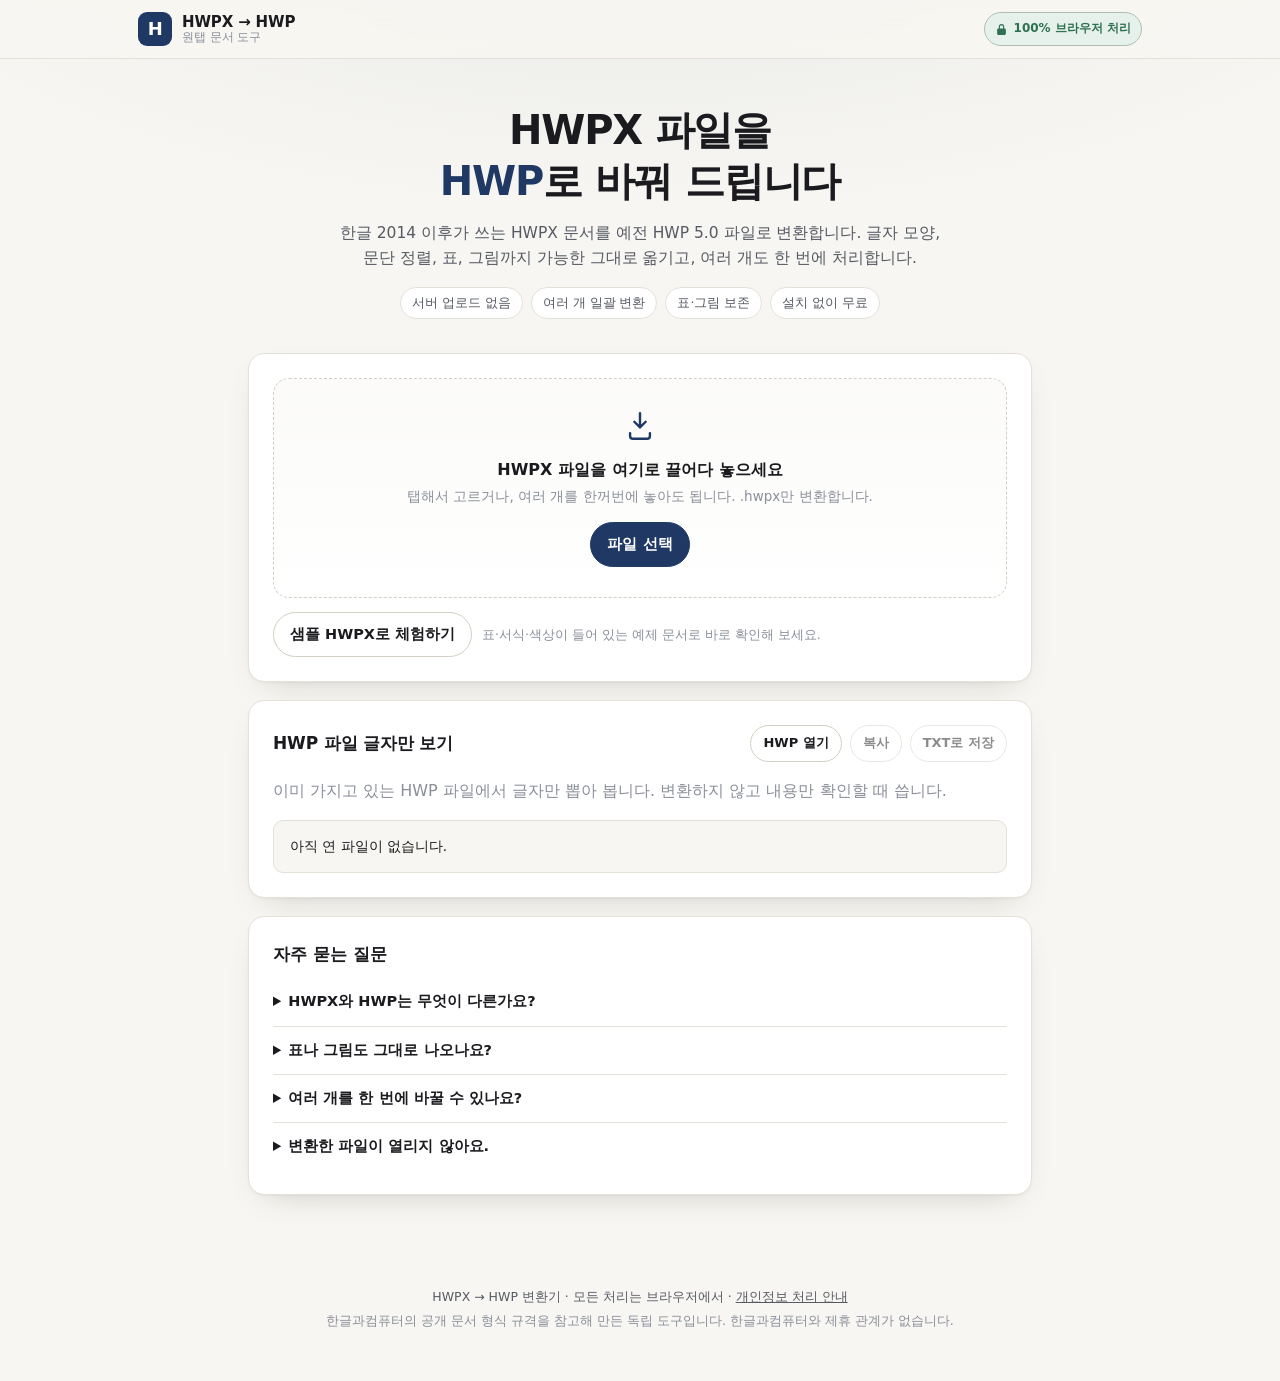
==== index.html @ 4e8339c8 "feat: HWPX → HWP 변환기 정적 배포 (index·privacy·assets·sample) 문단·글자 서식·표·그림을 살려 HWPX를 HWP 5.0으로 변환하는 브라우저" ====
<!DOCTYPE html>
<html lang="ko">
<head>
<meta charset="utf-8">
<meta name="viewport" content="width=device-width, initial-scale=1, viewport-fit=cover">
<title>HWPX → HWP 변환기 — 브라우저에서 바로, 서버 업로드 없이</title>
<meta name="description" content="HWPX(한글 2014 이후) 문서를 HWP 5.0 파일로 바꿉니다. 문단·글자 서식·표·그림을 살려 여러 개를 한 번에 변환하고 ZIP으로 내려받으세요. 파일은 브라우저 안에서만 처리되며 서버로 전송되지 않습니다.">
<meta name="robots" content="index, follow">
<meta name="color-scheme" content="light dark">
<meta name="theme-color" content="#f6f5f1">
<link rel="canonical" href="https://marcj81.github.io/onetap-hwpx-converter/">
<meta property="og:type" content="website">
<meta property="og:url" content="https://marcj81.github.io/onetap-hwpx-converter/">
<meta property="og:site_name" content="원탭 문서 도구">
<meta property="og:title" content="HWPX → HWP 변환기">
<meta property="og:description" content="HWPX를 HWP 5.0으로. 서식·표·그림을 살려 한 번에 변환하고 ZIP으로 받으세요. 100% 브라우저 처리.">
<meta property="og:locale" content="ko_KR">
<meta name="twitter:card" content="summary">
<link rel="icon" href="favicon.svg" type="image/svg+xml">
<link rel="stylesheet" href="assets/styles.css">
<script type="application/ld+json">
{
  "@context": "https://schema.org",
  "@type": "WebApplication",
  "name": "HWPX → HWP 변환기",
  "applicationCategory": "BusinessApplication",
  "operatingSystem": "Any browser",
  "browserRequirements": "JavaScript 필요, 최신 Chrome·Safari·Edge",
  "description": "HWPX(OWPML) 문서를 HWP 5.0 바이너리로 변환합니다. 서식·표·그림을 유지하고 여러 파일을 한 번에 처리하며, 모든 처리는 브라우저 안에서 이뤄집니다.",
  "offers": { "@type": "Offer", "price": "0", "priceCurrency": "KRW" },
  "featureList": [
    "HWPX → HWP 5.0 변환",
    "여러 파일 일괄 변환과 ZIP 다운로드",
    "문단·글자 모양·표·그림 보존",
    "변환 전 문서 진단과 텍스트 미리보기",
    "서버 업로드 없는 로컬 처리"
  ]
}
</script>
</head>
<body>
<a class="skip" href="#main">본문으로 건너뛰기</a>

<header class="topbar">
  <div class="topbar__inner">
    <a class="brand" href="./" aria-label="HWPX to HWP 변환기 홈">
      <span class="brand__mark" aria-hidden="true">H</span>
      <span class="brand__text">
        <strong>HWPX → HWP</strong>
        <small>원탭 문서 도구</small>
      </span>
    </a>
    <span class="badge badge--local" title="파일이 서버로 전송되지 않습니다">
      <svg viewBox="0 0 24 24" aria-hidden="true"><path d="M12 2a5 5 0 0 0-5 5v3H6a2 2 0 0 0-2 2v8a2 2 0 0 0 2 2h12a2 2 0 0 0 2-2v-8a2 2 0 0 0-2-2h-1V7a5 5 0 0 0-5-5Zm-3 8V7a3 3 0 1 1 6 0v3H9Z"/></svg>
      100% 브라우저 처리
    </span>
  </div>
</header>

<main id="main">
  <section class="hero">
    <h1>HWPX 파일을<br><em>HWP</em>로 바꿔 드립니다</h1>
    <p class="lede">한글 2014 이후가 쓰는 HWPX 문서를 예전 HWP 5.0 파일로 변환합니다. 글자 모양, 문단 정렬, 표, 그림까지 가능한 그대로 옮기고, 여러 개도 한 번에 처리합니다.</p>
    <ul class="pills" aria-label="주요 특징">
      <li>서버 업로드 없음</li>
      <li>여러 개 일괄 변환</li>
      <li>표·그림 보존</li>
      <li>설치 없이 무료</li>
    </ul>
  </section>

  <section class="panel" aria-labelledby="drop-title">
    <div class="dropzone" id="dropzone" tabindex="0" role="button" aria-describedby="drop-help">
      <svg class="dropzone__icon" viewBox="0 0 24 24" aria-hidden="true"><path d="M12 3v10m0 0 4-4m-4 4-4-4M5 17v2a2 2 0 0 0 2 2h10a2 2 0 0 0 2-2v-2"/></svg>
      <p id="drop-title" class="dropzone__title">HWPX 파일을 여기로 끌어다 놓으세요</p>
      <p id="drop-help" class="dropzone__help">탭해서 고르거나, 여러 개를 한꺼번에 놓아도 됩니다. .hwpx만 변환합니다.</p>
      <span class="btn btn--primary" id="pick-btn">파일 선택</span>
      <input type="file" id="file-input" accept=".hwpx,application/hwp+zip,application/zip" multiple hidden>
    </div>
    <div class="sample-row">
      <button class="btn btn--ghost" id="sample-btn" type="button">샘플 HWPX로 체험하기</button>
      <span class="muted" id="sample-note">표·서식·색상이 들어 있는 예제 문서로 바로 확인해 보세요.</span>
    </div>
  </section>

  <section class="panel panel--queue" id="queue-panel" hidden aria-labelledby="queue-title">
    <div class="panel__head">
      <h2 id="queue-title">변환 목록 <span class="count" id="queue-count">0</span></h2>
      <div class="panel__actions">
        <button class="btn btn--primary" id="convert-btn" type="button">변환하기</button>
        <button class="btn btn--ghost" id="clear-btn" type="button">비우기</button>
      </div>
    </div>
    <ul class="file-list" id="file-list" aria-live="polite"></ul>
    <div class="panel__foot" id="queue-foot" hidden>
      <button class="btn btn--dark" id="zip-btn" type="button">모두 ZIP으로 내려받기</button>
      <span class="muted" id="zip-note"></span>
    </div>
  </section>

  <section class="panel" id="result-panel" hidden aria-labelledby="result-title">
    <div class="panel__head">
      <h2 id="result-title">변환 결과</h2>
      <button class="btn btn--ghost" id="reset-btn" type="button">새 파일 변환</button>
    </div>
    <ul class="result-list" id="result-list"></ul>
  </section>

  <section class="panel tabs-panel" id="inspect-panel" hidden aria-labelledby="inspect-title">
    <div class="panel__head">
      <h2 id="inspect-title">변환한 문서 엿보기</h2>
      <div class="file-switch" id="file-switch" role="tablist" aria-label="문서 선택"></div>
    </div>
    <div class="tabs" role="tablist" aria-label="미리보기 종류">
      <button class="tab is-active" role="tab" aria-selected="true" data-tab="text" id="tab-text">본문 미리보기</button>
      <button class="tab" role="tab" aria-selected="false" data-tab="report" id="tab-report">문서 진단</button>
      <button class="tab" role="tab" aria-selected="false" data-tab="limits" id="tab-limits">한계와 주의</button>
    </div>
    <div class="tab-panels">
      <div class="tab-panel is-active" id="panel-text" role="tabpanel" aria-labelledby="tab-text">
        <div id="preview-body" class="preview"></div>
      </div>
      <div class="tab-panel" id="panel-report" role="tabpanel" aria-labelledby="tab-report">
        <div id="report-body" class="report"></div>
      </div>
      <div class="tab-panel" id="panel-limits" role="tabpanel" aria-labelledby="tab-limits">
        <div class="limits">
          <h3>이렇게 옮깁니다</h3>
          <ul>
            <li>문단·글자 모양(굵기, 기울임, 밑줄, 취소선, 색, 크기, 자간, 장평), 문단 정렬·들여쓰기·줄 간격을 옮깁니다.</li>
            <li>표는 셀 병합(가로·세로), 셀 배경·테두리, 셀 안의 문단까지 옮깁니다.</li>
            <li>그림은 문서 안에 품어서 옮깁니다. 원본 그림은 압축해 넣고, 화면에는 글 위아래로 흐르는 개체로 배치합니다.</li>
            <li>각주·미주, 머리말·꼬리말의 글은 옮깁니다.</li>
          </ul>
          <h3>그대로 옮기지 못하는 것</h3>
          <ul>
            <li><strong>차트, 수식, OLE 개체, 글맵시, 3D 도형</strong>은 내용을 옮기지 못합니다. 자리만 비고 문서는 정상적으로 열립니다.</li>
            <li><strong>누름틀·필드</strong>는 값만 일반 글자로 남습니다. 필드 기능은 사라집니다.</li>
            <li><strong>각주 번호</strong>는 뷰어에 따라 접두 기호가 한 번 더 붙어 <code>)1)</code>처럼 보일 수 있습니다. 한글에서 열면 다시 계산됩니다.</li>
            <li><strong>암호가 걸린 HWPX</strong>는 지원하지 않습니다. 한글에서 암호를 해제한 뒤 변환하세요.</li>
            <li>쪽 나눔 위치와 줄 배치는 한글이 다시 계산합니다. 원본과 1픽셀 단위로 같지는 않습니다.</li>
          </ul>
          <h3>파일은 어디로 갈까요?</h3>
          <p>어디에도 가지 않습니다. 변환은 이 브라우저 탭 안에서 이뤄지고, 인터넷을 끊어도 동작합니다. 내려받은 .hwp 파일은 브라우저의 다운로드 폴더에만 남습니다.</p>
        </div>
      </div>
    </div>
  </section>

  <section class="panel" id="viewer-panel" aria-labelledby="viewer-title">
    <div class="panel__head">
      <h2 id="viewer-title">HWP 파일 글자만 보기</h2>
      <div class="panel__actions">
        <label class="btn btn--ghost btn--sm" for="hwp-input">HWP 열기</label>
        <input type="file" id="hwp-input" accept=".hwp" hidden>
        <button class="btn btn--ghost btn--sm" id="copy-hwp" type="button" disabled>복사</button>
        <button class="btn btn--sm" id="save-hwp" type="button" disabled>TXT로 저장</button>
      </div>
    </div>
    <p class="muted" id="viewer-hint">이미 가지고 있는 HWP 파일에서 글자만 뽑아 봅니다. 변환하지 않고 내용만 확인할 때 씁니다.</p>
    <pre class="viewer-text" id="hwp-text" aria-live="polite">아직 연 파일이 없습니다.</pre>
  </section>

  <section class="panel help">
    <h2>자주 묻는 질문</h2>
    <details>
      <summary>HWPX와 HWP는 무엇이 다른가요?</summary>
      <p>HWPX는 한글 2014부터 쓰는 개방형 문서 형식(OWPML)으로, ZIP 안에 XML로 내용을 담습니다. HWP는 그 이전부터 쓰던 바이너리 형식(HWP 5.0)입니다. 관공서·은행·오래된 편집 도구는 아직 HWP만 받는 곳이 있어 변환이 필요합니다.</p>
    </details>
    <details>
      <summary>표나 그림도 그대로 나오나요?</summary>
      <p>표는 셀 병합과 테두리·배경까지, 그림은 파일 안에 품어서 옮깁니다. 다만 차트·수식·OLE·글맵시처럼 HWP 5.0에 대응 형식이 없는 개체는 옮기지 못하고 자리만 남습니다.</p>
    </details>
    <details>
      <summary>여러 개를 한 번에 바꿀 수 있나요?</summary>
      <p>됩니다. 파일을 여러 개 놓고 <strong>변환하기</strong>를 누른 뒤 <strong>모두 ZIP으로 내려받기</strong>를 누르면 한 번에 받습니다. 개별 파일은 목록에서 따로 내려받을 수도 있습니다.</p>
    </details>
    <details>
      <summary>변환한 파일이 열리지 않아요.</summary>
      <p>암호가 걸린 문서이거나, HWPX가 아닌 파일을 확장자만 바꾼 경우입니다. 원본을 한글에서 열어 다른 이름으로 저장한 뒤 다시 시도해 보세요. 그래도 문제가 있으면 문서 진단 탭의 안내를 확인해 주세요.</p>
    </details>
  </section>
</main>

<footer class="foot">
  <p>HWPX → HWP 변환기 · 모든 처리는 브라우저에서 · <a href="privacy.html">개인정보 처리 안내</a></p>
  <p class="muted">한글과컴퓨터의 공개 문서 형식 규격을 참고해 만든 독립 도구입니다. 한글과컴퓨터와 제휴 관계가 없습니다.</p>
</footer>

<div class="toast" id="toast" role="status" aria-live="polite" hidden></div>

<script type="module" src="assets/app.js"></script>
</body>
</html>
---- assets/styles.css ----
/* HWPX → HWP 변환기 — 원탭 문서 도구 계열 스타일 */
:root {
  --paper: #f7f6f2;
  --card: #ffffff;
  --ink: #1b1b1f;
  --ink-soft: #565a63;
  --ink-faint: #8a8f99;
  --line: #e4e1d8;
  --line-strong: #d3cfc2;
  --navy: #1f3864;
  --navy-deep: #16294b;
  --accent: #2f6f52;
  --accent-soft: #e7f1ec;
  --warn: #8a5a12;
  --warn-soft: #fdf3e0;
  --danger: #9a2b2b;
  --danger-soft: #fbeaea;
  --radius: 16px;
  --radius-sm: 10px;
  --shadow: 0 1px 2px rgba(24, 22, 16, 0.04), 0 12px 32px -18px rgba(24, 22, 16, 0.25);
  --font: "Pretendard", "Apple SD Gothic Neo", "Noto Sans KR", "Malgun Gothic", system-ui, -apple-system,
    "Segoe UI", sans-serif;
  --mono: "SFMono-Regular", "Consolas", "Menlo", monospace;
}

@media (prefers-color-scheme: dark) {
  :root {
    --paper: #14151a;
    --card: #1c1e24;
    --ink: #f2f1ec;
    --ink-soft: #b9bcc4;
    --ink-faint: #8b909a;
    --line: #2b2e36;
    --line-strong: #3a3e48;
    --navy: #9db8e8;
    --navy-deep: #c7d7f5;
    --accent: #7fc7a4;
    --accent-soft: #1f2f28;
    --warn: #f0bf72;
    --warn-soft: #2d2617;
    --danger: #f09393;
    --danger-soft: #2f1d1d;
    --shadow: 0 1px 2px rgba(0, 0, 0, 0.4), 0 18px 40px -24px rgba(0, 0, 0, 0.7);
  }
}

* { box-sizing: border-box; }

[hidden] { display: none !important; }

html { -webkit-text-size-adjust: 100%; }

body {
  margin: 0;
  font-family: var(--font);
  background:
    radial-gradient(1200px 500px at 50% -10%, rgba(31, 56, 100, 0.08), transparent 70%),
    var(--paper);
  color: var(--ink);
  line-height: 1.6;
  font-size: 16px;
  word-break: keep-all;
}

a { color: var(--navy); }

.skip {
  position: absolute;
  left: -9999px;
}
.skip:focus {
  left: 12px;
  top: 12px;
  background: var(--card);
  padding: 8px 12px;
  border-radius: 8px;
  z-index: 50;
}

.topbar {
  position: sticky;
  top: 0;
  z-index: 20;
  backdrop-filter: blur(10px);
  background: color-mix(in srgb, var(--paper) 88%, transparent);
  border-bottom: 1px solid var(--line);
}
.topbar__inner {
  max-width: 1040px;
  margin: 0 auto;
  padding: 12px 18px;
  display: flex;
  align-items: center;
  justify-content: space-between;
  gap: 12px;
}
.brand {
  display: flex;
  align-items: center;
  gap: 10px;
  text-decoration: none;
  color: inherit;
}
.brand__mark {
  width: 34px;
  height: 34px;
  border-radius: 9px;
  background: var(--navy);
  color: #fff;
  display: grid;
  place-items: center;
  font-weight: 800;
  font-size: 18px;
  letter-spacing: -0.02em;
}
@media (prefers-color-scheme: dark) {
  .brand__mark { background: #2f4c7d; }
}
.brand__text { display: flex; flex-direction: column; line-height: 1.2; }
.brand__text strong { font-size: 15px; letter-spacing: -0.01em; }
.brand__text small { color: var(--ink-faint); font-size: 11.5px; }

.badge {
  display: inline-flex;
  align-items: center;
  gap: 6px;
  font-size: 12px;
  font-weight: 600;
  padding: 6px 10px;
  border-radius: 999px;
  border: 1px solid var(--line);
  color: var(--ink-soft);
  background: var(--card);
  white-space: nowrap;
}
.badge svg { width: 13px; height: 13px; fill: currentColor; }
.badge--local { color: var(--accent); border-color: color-mix(in srgb, var(--accent) 30%, var(--line)); background: var(--accent-soft); }

main {
  max-width: 820px;
  margin: 0 auto;
  padding: 28px 18px 60px;
}

.hero { text-align: center; padding: 18px 0 8px; }
.hero h1 {
  font-size: clamp(28px, 7vw, 40px);
  line-height: 1.28;
  letter-spacing: -0.03em;
  margin: 0 0 14px;
  font-weight: 800;
}
.hero h1 em { font-style: normal; color: var(--navy); }
.lede {
  color: var(--ink-soft);
  font-size: 15.5px;
  max-width: 620px;
  margin: 0 auto 16px;
}
.pills {
  list-style: none;
  padding: 0;
  margin: 0 0 8px;
  display: flex;
  flex-wrap: wrap;
  justify-content: center;
  gap: 8px;
}
.pills li {
  font-size: 12.5px;
  color: var(--ink-soft);
  background: var(--card);
  border: 1px solid var(--line);
  border-radius: 999px;
  padding: 5px 11px;
}

.panel {
  background: var(--card);
  border: 1px solid var(--line);
  border-radius: var(--radius);
  box-shadow: var(--shadow);
  padding: 18px;
  margin: 18px 0;
}
@media (min-width: 720px) {
  .panel { padding: 24px; }
}

.panel__head {
  display: flex;
  align-items: center;
  justify-content: space-between;
  gap: 12px;
  flex-wrap: wrap;
  margin-bottom: 12px;
}
.panel__head h2 { font-size: 17px; margin: 0; letter-spacing: -0.01em; }
.panel__actions { display: flex; gap: 8px; }
.count {
  display: inline-block;
  min-width: 22px;
  padding: 1px 7px;
  border-radius: 999px;
  background: var(--paper);
  border: 1px solid var(--line);
  color: var(--ink-soft);
  font-size: 12px;
  text-align: center;
  vertical-align: 2px;
}

.dropzone {
  border: 1.5px dashed var(--line-strong);
  border-radius: var(--radius);
  padding: 30px 18px;
  text-align: center;
  cursor: pointer;
  transition: border-color 0.15s ease, background 0.15s ease, transform 0.15s ease;
  background: linear-gradient(180deg, color-mix(in srgb, var(--paper) 50%, var(--card)), var(--card));
}
.dropzone:hover { border-color: var(--navy); }
.dropzone:focus-visible { outline: 2px solid var(--navy); outline-offset: 2px; }
.dropzone.is-dragging {
  border-color: var(--navy);
  background: color-mix(in srgb, var(--navy) 6%, var(--card));
}
.dropzone__icon {
  width: 34px;
  height: 34px;
  fill: none;
  stroke: var(--navy);
  stroke-width: 1.7;
  stroke-linecap: round;
  stroke-linejoin: round;
  margin-bottom: 6px;
}
.dropzone__title { font-weight: 700; margin: 0 0 4px; font-size: 16px; }
.dropzone__help { color: var(--ink-faint); font-size: 13.5px; margin: 0 0 14px; }

.btn {
  display: inline-flex;
  align-items: center;
  justify-content: center;
  gap: 6px;
  border: 1px solid var(--line-strong);
  background: var(--card);
  color: var(--ink);
  font: inherit;
  font-weight: 600;
  font-size: 14.5px;
  padding: 10px 16px;
  border-radius: 999px;
  cursor: pointer;
  text-decoration: none;
  transition: transform 0.08s ease, background 0.15s ease, border-color 0.15s ease;
  min-height: 42px;
}
.btn:hover { border-color: var(--navy); }
.btn:active { transform: translateY(1px); }
.btn:disabled { opacity: 0.5; cursor: not-allowed; transform: none; }
.btn--primary { background: var(--navy); border-color: var(--navy); color: #fff; }
.btn--primary:hover { background: var(--navy-deep); border-color: var(--navy-deep); }
.btn--dark { background: var(--ink); border-color: var(--ink); color: var(--paper); }
.btn--ghost { background: transparent; }
.btn--sm { padding: 7px 12px; font-size: 13px; min-height: 34px; }

.sample-row {
  display: flex;
  align-items: center;
  gap: 10px;
  flex-wrap: wrap;
  margin-top: 14px;
}
.sample-row .muted { font-size: 12.5px; }

.muted { color: var(--ink-faint); }

.alert {
  margin: 14px 0 0;
  padding: 10px 12px;
  border-radius: var(--radius-sm);
  font-size: 13.5px;
  border: 1px solid transparent;
}
.alert--warn { background: var(--warn-soft); color: var(--warn); border-color: color-mix(in srgb, var(--warn) 25%, transparent); }
.alert--danger { background: var(--danger-soft); color: var(--danger); border-color: color-mix(in srgb, var(--danger) 25%, transparent); }

.file-list, .result-list { list-style: none; margin: 0; padding: 0; display: grid; gap: 8px; }

.file-row {
  display: grid;
  grid-template-columns: 1fr auto;
  gap: 8px 12px;
  align-items: center;
  padding: 12px;
  border: 1px solid var(--line);
  border-radius: var(--radius-sm);
  background: var(--paper);
}
.file-row__name {
  font-weight: 600;
  font-size: 14px;
  overflow: hidden;
  text-overflow: ellipsis;
  white-space: nowrap;
}
.file-row__meta { font-size: 12.5px; color: var(--ink-faint); display: flex; gap: 8px; flex-wrap: wrap; }
.file-row__actions { display: flex; gap: 6px; align-items: center; }
.file-row__bar {
  grid-column: 1 / -1;
  height: 3px;
  border-radius: 999px;
  background: var(--line);
  overflow: hidden;
}
.file-row__bar span {
  display: block;
  height: 100%;
  width: 0;
  background: var(--navy);
  transition: width 0.25s ease;
}
.file-row__bar.is-done span { background: var(--accent); }
.file-row__bar.is-error span { background: var(--danger); width: 100% !important; }

.status {
  font-size: 11.5px;
  font-weight: 700;
  padding: 2px 8px;
  border-radius: 999px;
  border: 1px solid var(--line);
  color: var(--ink-soft);
  background: var(--card);
}
.status--ready { color: var(--navy); border-color: color-mix(in srgb, var(--navy) 30%, var(--line)); }
.status--working { color: var(--warn); border-color: color-mix(in srgb, var(--warn) 30%, var(--line)); background: var(--warn-soft); }
.status--done { color: var(--accent); border-color: color-mix(in srgb, var(--accent) 30%, var(--line)); background: var(--accent-soft); }
.status--error { color: var(--danger); border-color: color-mix(in srgb, var(--danger) 30%, var(--line)); background: var(--danger-soft); }

.panel__foot {
  margin-top: 14px;
  display: flex;
  align-items: center;
  gap: 12px;
  flex-wrap: wrap;
}

.result-row {
  display: grid;
  grid-template-columns: 1fr auto;
  gap: 6px 12px;
  align-items: center;
  padding: 14px;
  border: 1px solid var(--line);
  border-radius: var(--radius-sm);
  background: var(--paper);
}
.result-row__title { font-weight: 700; font-size: 14.5px; overflow-wrap: anywhere; }
.result-row__summary { font-size: 12.5px; color: var(--ink-faint); }

.tabs-panel .file-switch { display: flex; gap: 6px; flex-wrap: wrap; }
.chip {
  border: 1px solid var(--line);
  background: var(--card);
  color: var(--ink-soft);
  border-radius: 999px;
  padding: 5px 11px;
  font: inherit;
  font-size: 12.5px;
  cursor: pointer;
  max-width: 220px;
  overflow: hidden;
  text-overflow: ellipsis;
  white-space: nowrap;
}
.chip.is-active { border-color: var(--navy); color: var(--navy); background: color-mix(in srgb, var(--navy) 7%, var(--card)); font-weight: 700; }

.tabs { display: flex; gap: 4px; border-bottom: 1px solid var(--line); margin: 4px 0 14px; overflow-x: auto; }
.tab {
  border: 0;
  background: none;
  font: inherit;
  font-size: 14px;
  color: var(--ink-faint);
  padding: 9px 12px;
  cursor: pointer;
  border-bottom: 2px solid transparent;
  white-space: nowrap;
}
.tab.is-active { color: var(--ink); border-bottom-color: var(--navy); font-weight: 700; }

.tab-panel { display: none; }
.tab-panel.is-active { display: block; }

.preview {
  border: 1px solid var(--line);
  border-radius: var(--radius-sm);
  padding: 18px;
  background:
    linear-gradient(180deg, color-mix(in srgb, var(--paper) 40%, var(--card)), var(--card));
  font-size: 14px;
  max-height: 480px;
  overflow: auto;
}
.preview p { margin: 0 0 10px; white-space: pre-wrap; }
.preview .table-grid { border-collapse: collapse; margin: 6px 0 14px; font-size: 12.5px; width: 100%; }
.preview .table-grid th, .preview .table-grid td {
  border: 1px solid var(--line-strong);
  padding: 5px 7px;
  text-align: left;
  vertical-align: top;
  background: var(--card);
}
.preview .empty { color: var(--ink-faint); }

.report { display: grid; gap: 14px; }
.stat-grid {
  display: grid;
  grid-template-columns: repeat(auto-fit, minmax(104px, 1fr));
  gap: 8px;
}
.stat {
  border: 1px solid var(--line);
  border-radius: var(--radius-sm);
  padding: 10px 12px;
  background: var(--paper);
}
.stat dt { font-size: 11.5px; color: var(--ink-faint); margin: 0; }
.stat dd { margin: 2px 0 0; font-size: 19px; font-weight: 800; letter-spacing: -0.02em; font-variant-numeric: tabular-nums; }
.note-list { margin: 0; padding-left: 18px; font-size: 13.5px; color: var(--ink-soft); }
.note-list li { margin: 4px 0; }

.limits h3 { font-size: 15px; margin: 18px 0 6px; }
.limits h3:first-child { margin-top: 0; }
.limits ul { margin: 0; padding-left: 18px; font-size: 14px; color: var(--ink-soft); }
.limits li { margin: 5px 0; }
.limits strong { color: var(--ink); }

.viewer-text {
  margin: 0;
  padding: 14px 16px;
  border: 1px solid var(--line);
  border-radius: var(--radius-sm);
  background: var(--paper);
  font-family: var(--font);
  font-size: 13.5px;
  line-height: 1.75;
  white-space: pre-wrap;
  overflow-wrap: anywhere;
  max-height: 340px;
  overflow: auto;
}

.help h2 { font-size: 17px; margin: 0 0 10px; }
.help details { border-top: 1px solid var(--line); padding: 12px 0; }
.help details:first-of-type { border-top: 0; }
.help summary { cursor: pointer; font-weight: 700; font-size: 14.5px; }
.help details p { margin: 8px 0 0; color: var(--ink-soft); font-size: 14px; }

.foot {
  max-width: 820px;
  margin: 0 auto;
  padding: 10px 18px 46px;
  font-size: 12.5px;
  color: var(--ink-soft);
  text-align: center;
}
.foot a { color: inherit; }
.foot p { margin: 4px 0; }

.toast {
  position: fixed;
  left: 50%;
  bottom: calc(18px + env(safe-area-inset-bottom, 0px));
  transform: translateX(-50%);
  background: var(--ink);
  color: var(--paper);
  padding: 10px 16px;
  border-radius: 999px;
  font-size: 13.5px;
  box-shadow: var(--shadow);
  z-index: 60;
  max-width: calc(100vw - 36px);
}

.sr-only {
  position: absolute;
  width: 1px;
  height: 1px;
  padding: 0;
  margin: -1px;
  overflow: hidden;
  clip: rect(0, 0, 0, 0);
  white-space: nowrap;
  border: 0;
}

@media (max-width: 520px) {
  main { padding: 18px 14px 48px; }
  .panel { padding: 16px; border-radius: 14px; }
  .dropzone { padding: 24px 14px; }
  .file-row { grid-template-columns: 1fr; }
  .file-row__actions { justify-content: flex-start; }
  .panel__head { align-items: flex-start; }
}

@media (prefers-reduced-motion: reduce) {
  * { animation: none !important; transition: none !important; }
}
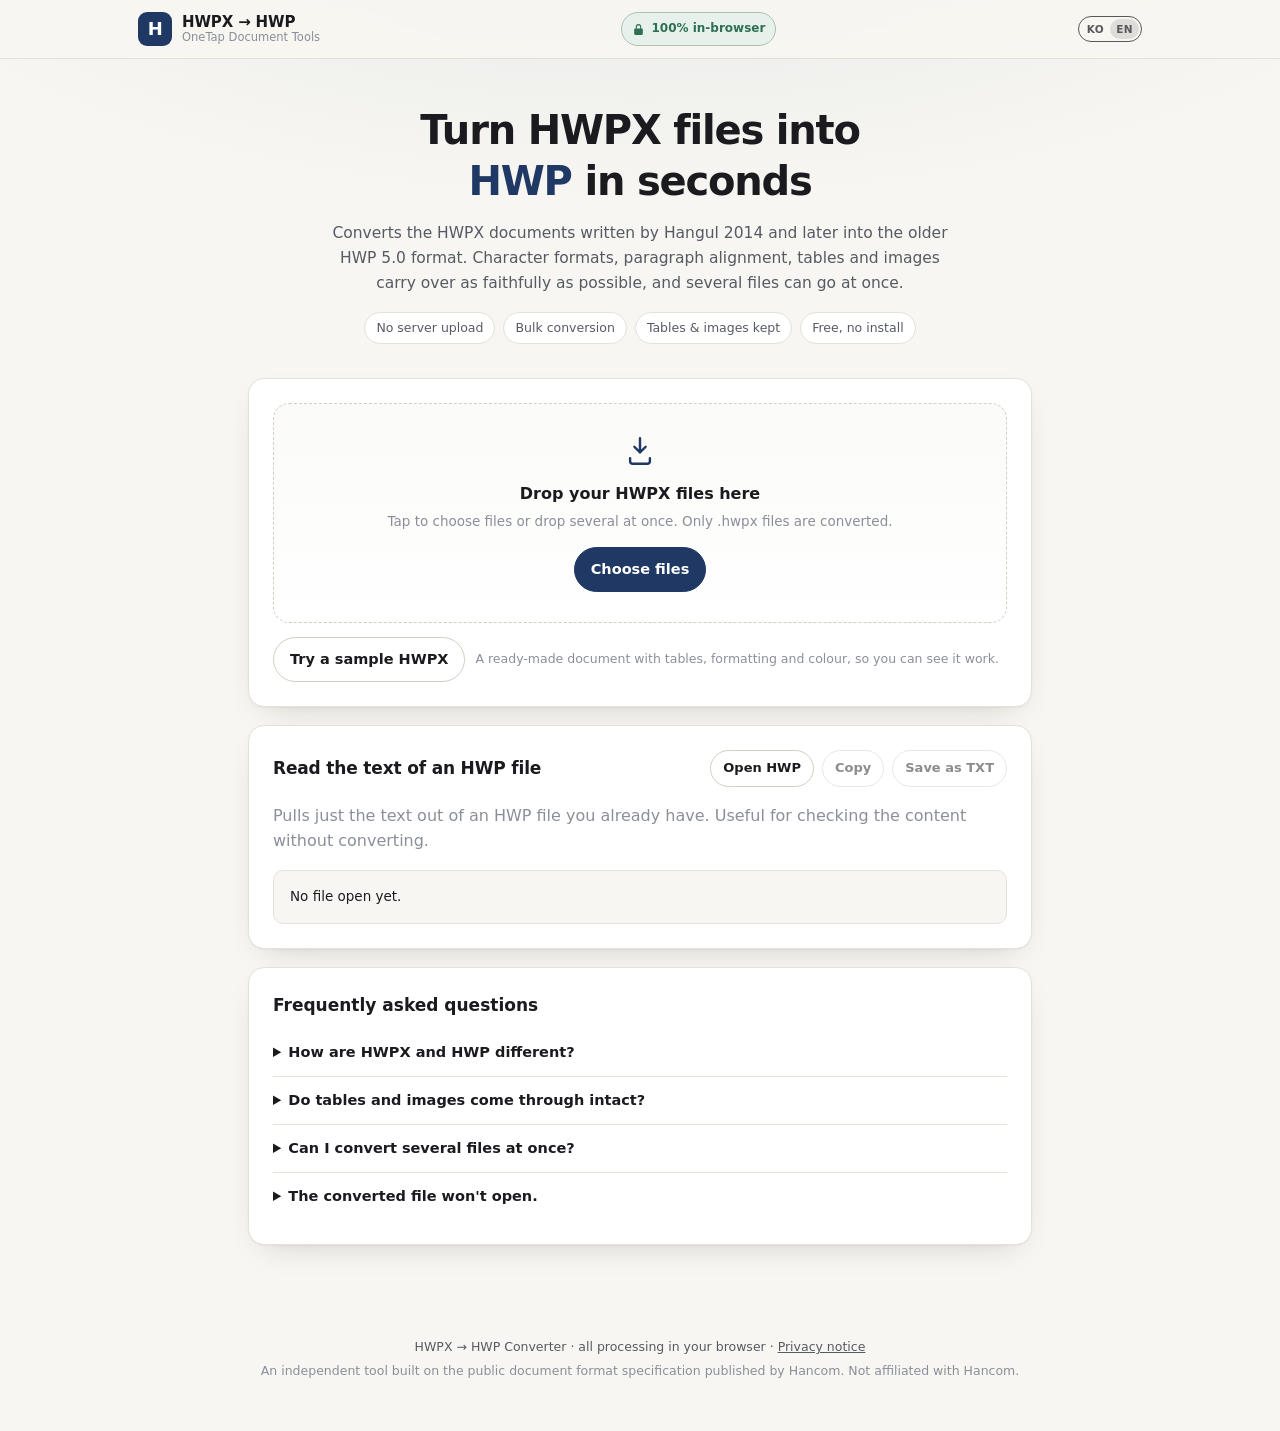
==== commit 95a92ebc: "feat(i18n): KO/EN automatic language switch (URL ?lang, localStorage onetap_lang, browser locale)" ====
--- a/index.html
+++ b/index.html
@@ -189,6 +189,7 @@
 
 <div class="toast" id="toast" role="status" aria-live="polite" hidden></div>
 
+<script src="i18n.js"></script>
 <script type="module" src="assets/app.js"></script>
 </body>
 </html>
